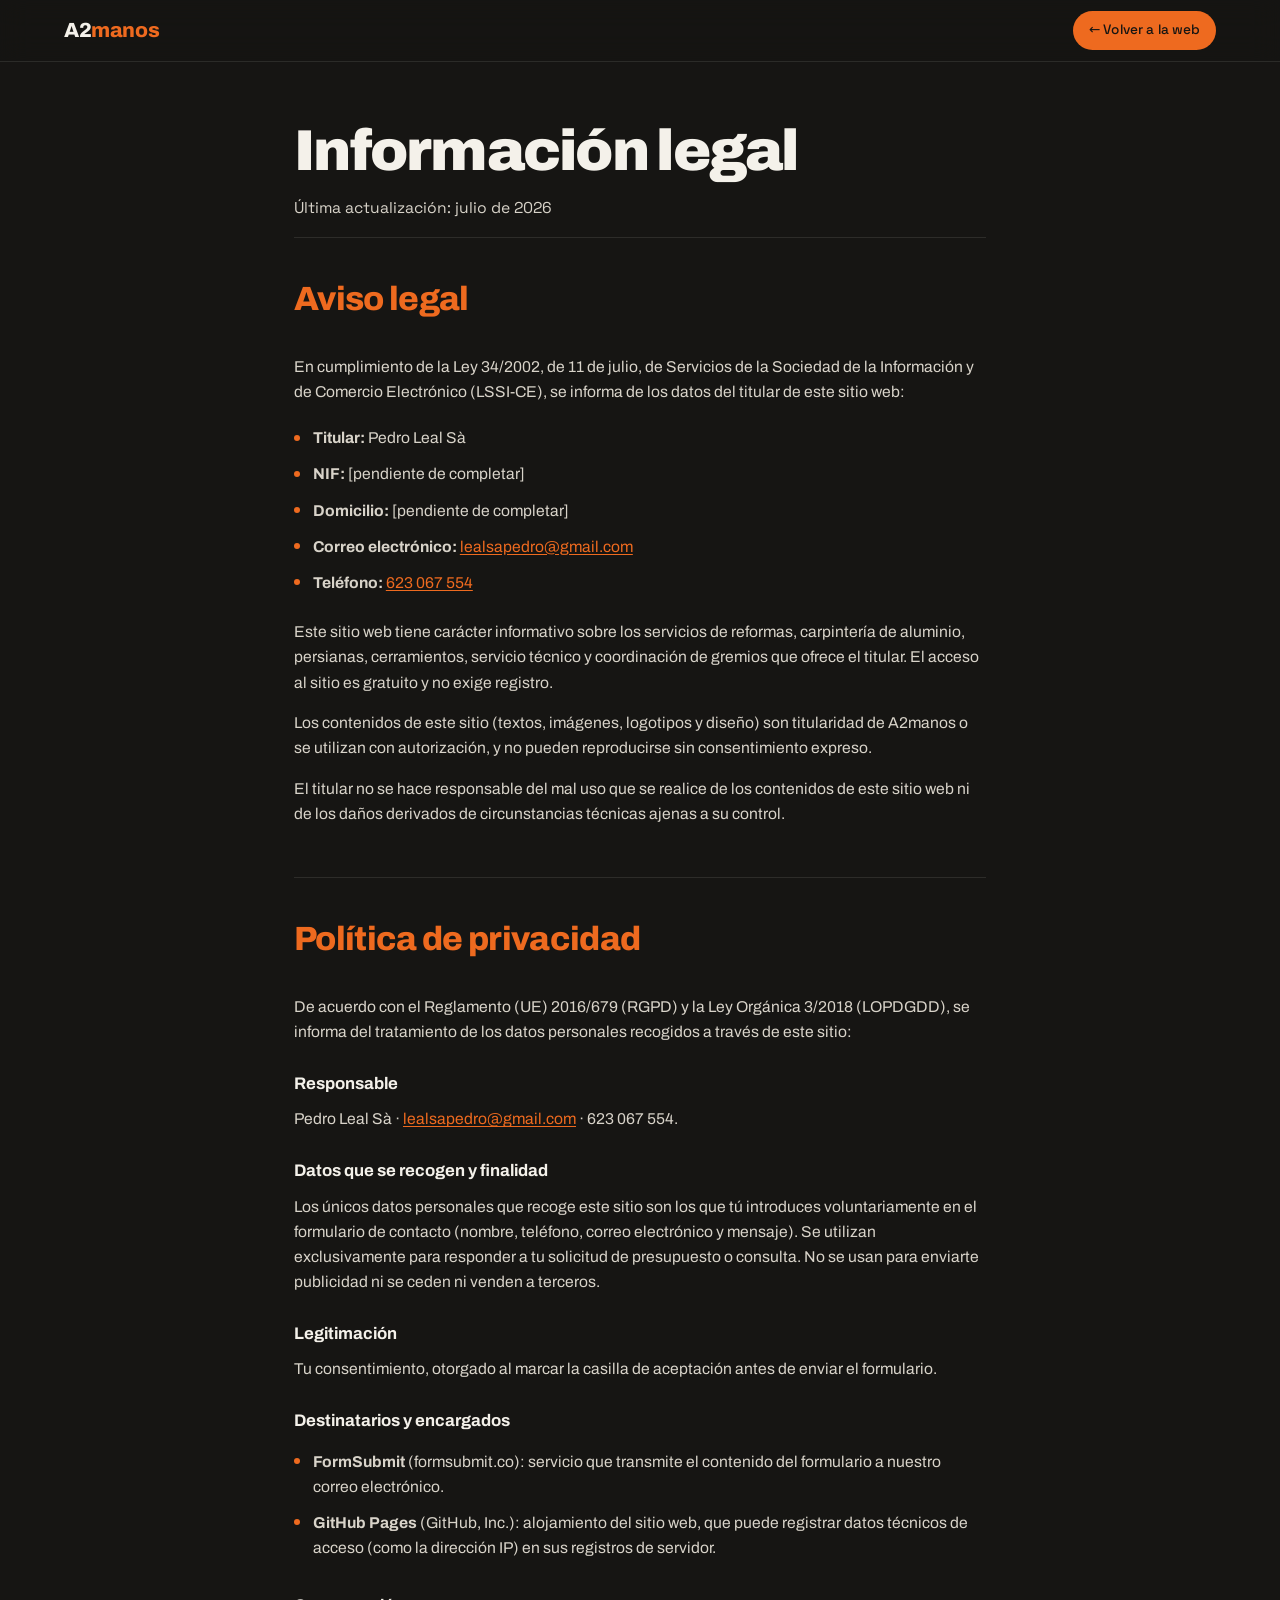
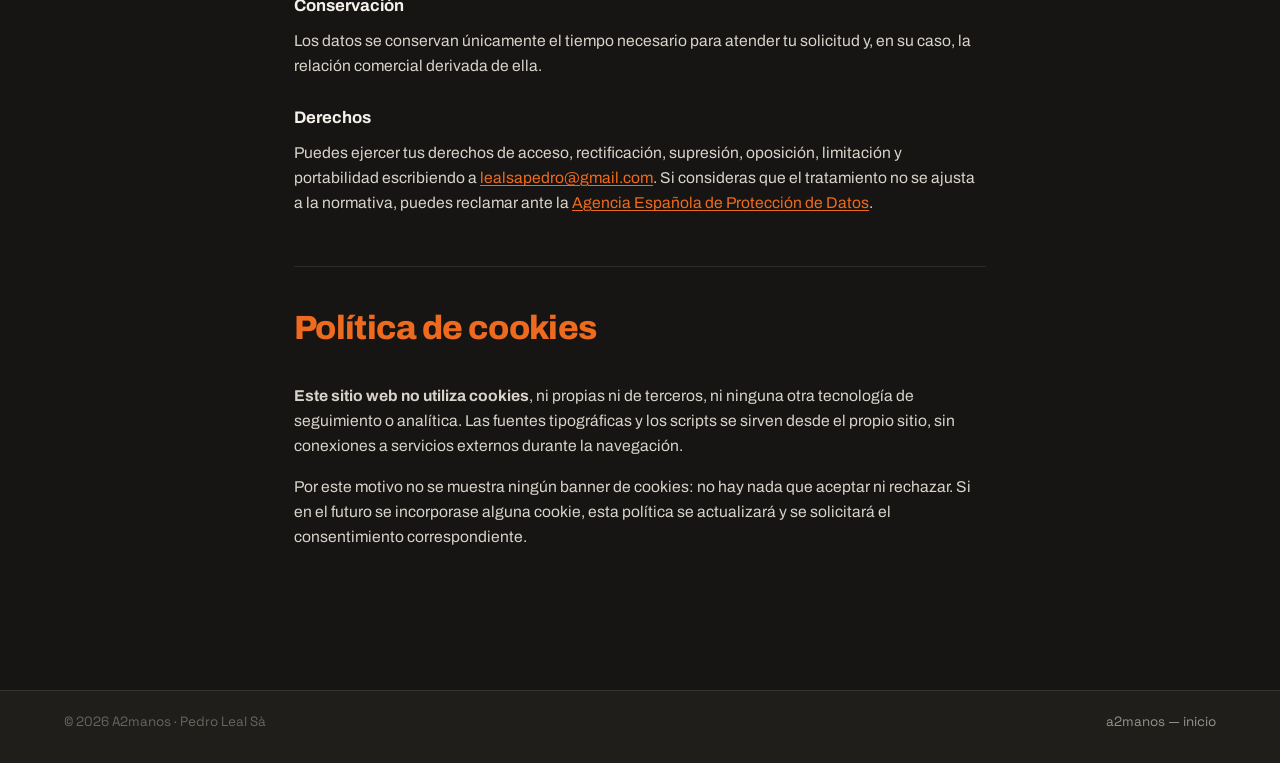
==== legal.html @ 39e92313 "Anade paginas legales y envio real del formulario - legal.html: aviso legal (LSSI), politica de priv" ====
<!doctype html>
<html lang="es">
<head>
<meta charset="utf-8">
<meta name="viewport" content="width=device-width, initial-scale=1">
<title>Aviso legal, privacidad y cookies · A2manos</title>
<meta name="description" content="Aviso legal, política de privacidad y política de cookies de A2manos.">
<meta name="robots" content="noindex, follow">
<meta name="theme-color" content="#181613">
<link rel="icon" href="data:image/svg+xml,%3Csvg xmlns='http://www.w3.org/2000/svg' viewBox='0 0 100 100'%3E%3Crect width='100' height='100' rx='22' fill='%23181613'/%3E%3Ctext x='50' y='70' font-family='Arial,sans-serif' font-size='58' font-weight='900' fill='%23ee6a1f' text-anchor='middle'%3EA2%3C/text%3E%3C/svg%3E">
<link rel="stylesheet" href="fonts.css">
<link rel="stylesheet" href="styles.css">
</head>
<body class="legal-page">

<header class="nav scrolled legal-nav">
  <a href="index.html" class="nav__brand" aria-label="A2manos — inicio">
    <span class="nav__name">A2<em>manos</em></span>
  </a>
  <a class="btn btn--sm" href="index.html"><span>← Volver a la web</span></a>
</header>

<main class="legal">

  <h1>Información legal</h1>
  <p class="legal__updated">Última actualización: julio de 2026</p>

  <section id="aviso">
    <h2>Aviso legal</h2>
    <p>En cumplimiento de la Ley 34/2002, de 11 de julio, de Servicios de la Sociedad de la Información y de Comercio Electrónico (LSSI-CE), se informa de los datos del titular de este sitio web:</p>
    <ul>
      <li><strong>Titular:</strong> Pedro Leal Sà</li>
      <li><strong>NIF:</strong> [pendiente de completar]</li>
      <li><strong>Domicilio:</strong> [pendiente de completar]</li>
      <li><strong>Correo electrónico:</strong> <a href="mailto:lealsapedro@gmail.com">lealsapedro@gmail.com</a></li>
      <li><strong>Teléfono:</strong> <a href="tel:+34623067554">623 067 554</a></li>
    </ul>
    <p>Este sitio web tiene carácter informativo sobre los servicios de reformas, carpintería de aluminio, persianas, cerramientos, servicio técnico y coordinación de gremios que ofrece el titular. El acceso al sitio es gratuito y no exige registro.</p>
    <p>Los contenidos de este sitio (textos, imágenes, logotipos y diseño) son titularidad de A2manos o se utilizan con autorización, y no pueden reproducirse sin consentimiento expreso.</p>
    <p>El titular no se hace responsable del mal uso que se realice de los contenidos de este sitio web ni de los daños derivados de circunstancias técnicas ajenas a su control.</p>
  </section>

  <section id="privacidad">
    <h2>Política de privacidad</h2>
    <p>De acuerdo con el Reglamento (UE) 2016/679 (RGPD) y la Ley Orgánica 3/2018 (LOPDGDD), se informa del tratamiento de los datos personales recogidos a través de este sitio:</p>
    <h3>Responsable</h3>
    <p>Pedro Leal Sà · <a href="mailto:lealsapedro@gmail.com">lealsapedro@gmail.com</a> · 623 067 554.</p>
    <h3>Datos que se recogen y finalidad</h3>
    <p>Los únicos datos personales que recoge este sitio son los que tú introduces voluntariamente en el formulario de contacto (nombre, teléfono, correo electrónico y mensaje). Se utilizan exclusivamente para responder a tu solicitud de presupuesto o consulta. No se usan para enviarte publicidad ni se ceden ni venden a terceros.</p>
    <h3>Legitimación</h3>
    <p>Tu consentimiento, otorgado al marcar la casilla de aceptación antes de enviar el formulario.</p>
    <h3>Destinatarios y encargados</h3>
    <ul>
      <li><strong>FormSubmit</strong> (formsubmit.co): servicio que transmite el contenido del formulario a nuestro correo electrónico.</li>
      <li><strong>GitHub Pages</strong> (GitHub, Inc.): alojamiento del sitio web, que puede registrar datos técnicos de acceso (como la dirección IP) en sus registros de servidor.</li>
    </ul>
    <h3>Conservación</h3>
    <p>Los datos se conservan únicamente el tiempo necesario para atender tu solicitud y, en su caso, la relación comercial derivada de ella.</p>
    <h3>Derechos</h3>
    <p>Puedes ejercer tus derechos de acceso, rectificación, supresión, oposición, limitación y portabilidad escribiendo a <a href="mailto:lealsapedro@gmail.com">lealsapedro@gmail.com</a>. Si consideras que el tratamiento no se ajusta a la normativa, puedes reclamar ante la <a href="https://www.aepd.es" target="_blank" rel="noopener">Agencia Española de Protección de Datos</a>.</p>
  </section>

  <section id="cookies">
    <h2>Política de cookies</h2>
    <p><strong>Este sitio web no utiliza cookies</strong>, ni propias ni de terceros, ni ninguna otra tecnología de seguimiento o analítica. Las fuentes tipográficas y los scripts se sirven desde el propio sitio, sin conexiones a servicios externos durante la navegación.</p>
    <p>Por este motivo no se muestra ningún banner de cookies: no hay nada que aceptar ni rechazar. Si en el futuro se incorporase alguna cookie, esta política se actualizará y se solicitará el consentimiento correspondiente.</p>
  </section>

</main>

<footer class="footer legal-footer">
  <div class="footer__bottom">
    <span>© 2026 A2manos · Pedro Leal Sà</span>
    <a href="index.html">a2manos — inicio</a>
  </div>
</footer>

</body>
</html>
---- fonts.css ----
@font-face{font-family:'Archivo';font-style:normal;font-weight:100 900;font-display:swap;src:url('fonts/archivo.woff2') format('woff2')}
@font-face{font-family:'Space Grotesk';font-style:normal;font-weight:300 700;font-display:swap;src:url('fonts/space-grotesk.woff2') format('woff2')}
---- styles.css ----
/* =========================================================
   A2manos — styles
   Warm industrial charcoal + molten orange. Hecho a dos manos.
   ========================================================= */

:root{
  /* palette — warm, never pure black/white */
  --ink:        #161513;
  --char:       #201e1a;
  --char-2:     #2b2926;   /* matches the source graphic */
  --graphite:   #34312c;
  --line:       rgba(244,241,234,.10);
  --line-strong:rgba(244,241,234,.18);

  --bone:       #f4f1ea;
  --smoke:      #d8d3c9;
  --smoke-dim:  rgba(244,241,234,.56);
  --smoke-faint:rgba(244,241,234,.34);

  --orange:     #ee6a1f;
  --orange-br:  #ff8038;
  --orange-deep:#bf4f17;

  /* type */
  --display: 'Archivo', system-ui, sans-serif;
  --grotesk: 'Space Grotesk', 'Archivo', system-ui, sans-serif;

  /* motion */
  --e-expo: cubic-bezier(.16,1,.3,1);
  --e-quart:cubic-bezier(.25,1,.5,1);
  --e-io:   cubic-bezier(.87,0,.13,1);

  --gut: clamp(20px, 5vw, 96px);   /* page side gutter */
  --maxw: 1320px;
}

/* ---------- reset ---------- */
*{margin:0;padding:0;box-sizing:border-box}
html{-webkit-text-size-adjust:100%}
html.lenis,html.lenis body{height:auto}
.lenis.lenis-smooth{scroll-behavior:auto!important}
body{
  font-family:var(--display);
  background:var(--ink);
  color:var(--bone);
  line-height:1.6;
  -webkit-font-smoothing:antialiased;
  text-rendering:optimizeLegibility;
  overflow-x:hidden;
}
img,svg{display:block;max-width:100%}
a{color:inherit;text-decoration:none}
ul,ol{list-style:none}
button{font-family:inherit;cursor:pointer;border:0;background:none;color:inherit}
input,textarea,select{font-family:inherit}

::selection{background:var(--orange);color:var(--ink)}

:focus-visible{outline:2px solid var(--orange);outline-offset:3px;border-radius:2px}

/* scrollbar */
::-webkit-scrollbar{width:11px}
::-webkit-scrollbar-track{background:var(--ink)}
::-webkit-scrollbar-thumb{background:var(--graphite);border-radius:10px;border:3px solid var(--ink)}
::-webkit-scrollbar-thumb:hover{background:var(--orange-deep)}

/* ---------- shared type ---------- */
.eyebrow{
  font-family:var(--grotesk);
  font-size:clamp(11px,1vw,13px);
  font-weight:500;
  letter-spacing:.22em;
  text-transform:uppercase;
  color:var(--smoke-dim);
  display:inline-flex;align-items:center;gap:.7em;
}
.eyebrow__dot{
  width:7px;height:7px;border-radius:50%;
  background:var(--orange);
  box-shadow:0 0 0 4px rgba(238,106,31,.16);
  flex:none;
}
.accent{color:var(--orange)}

.section-title{
  font-weight:800;
  font-size:clamp(2.1rem,5.4vw,4.5rem);
  line-height:.98;
  letter-spacing:-.025em;
  margin:.4em 0 .5em;
  text-wrap:balance;
}
.section-sub{
  color:var(--smoke-dim);
  font-size:clamp(1rem,1.5vw,1.18rem);
  max-width:46ch;
}

/* ---------- buttons ---------- */
.btn{
  --pad:.85em 1.4em;
  position:relative;
  display:inline-flex;align-items:center;gap:.6em;
  padding:var(--pad);
  font-family:var(--grotesk);
  font-weight:500;font-size:.95rem;letter-spacing:.01em;
  color:var(--ink);
  background:var(--orange);
  border-radius:100px;
  overflow:hidden;
  transition:transform .5s var(--e-expo), color .4s var(--e-expo), box-shadow .5s var(--e-expo);
  will-change:transform;
}
.btn span{position:relative;z-index:1}
.btn .btn__arrow{position:relative;z-index:1;width:1.15em;height:1.15em;stroke:currentColor;stroke-width:2;fill:none;stroke-linecap:round;stroke-linejoin:round;transition:transform .5s var(--e-expo)}
.btn::before{
  content:"";position:absolute;inset:0;z-index:0;
  background:var(--bone);
  transform:translateY(101%);
  transition:transform .55s var(--e-expo);
}
.btn:hover{color:var(--ink);box-shadow:0 14px 40px -12px rgba(238,106,31,.6)}
.btn:hover::before{transform:translateY(0)}
.btn:hover .btn__arrow{transform:translateX(5px)}
.btn--lg{--pad:1.05em 1.8em;font-size:1.02rem}
.btn--sm{--pad:.62em 1.15em;font-size:.85rem}
.btn--block{width:100%;justify-content:center}
.btn--ghost{
  background:transparent;color:var(--bone);
  box-shadow:inset 0 0 0 1.4px var(--line-strong);
}
.btn--ghost::before{background:var(--orange)}
.btn--ghost:hover{color:var(--ink);box-shadow:inset 0 0 0 1.4px var(--orange),0 14px 40px -14px rgba(238,106,31,.5)}

/* =========================================================
   PRELOADER
   ========================================================= */
.preloader{
  position:fixed;inset:0;z-index:1000;
  background:var(--ink);
  display:flex;flex-direction:column;align-items:center;justify-content:center;gap:26px;
  transition:opacity .6s var(--e-expo), visibility .6s;
}
.preloader__mark{
  font-weight:900;font-size:clamp(3rem,9vw,5.5rem);letter-spacing:-.04em;
  color:var(--orange);
  opacity:0;transform:translateY(14px);
  animation:plMark .7s var(--e-expo) .05s forwards;
}
.preloader__bar{width:min(220px,55vw);height:2px;background:var(--line-strong);overflow:hidden;border-radius:2px}
.preloader__bar span{display:block;height:100%;width:100%;background:var(--orange);transform:translateX(-100%);animation:plBar 1.1s var(--e-quart) .15s forwards}
@keyframes plMark{to{opacity:1;transform:none}}
@keyframes plBar{to{transform:translateX(0)}}
body.is-loaded .preloader{opacity:0;visibility:hidden;pointer-events:none}

/* =========================================================
   NAV
   ========================================================= */
.nav{
  position:fixed;top:0;left:0;right:0;z-index:90;
  display:flex;align-items:center;justify-content:space-between;
  gap:24px;
  padding:18px var(--gut);
  transition:padding .5s var(--e-expo), background .5s var(--e-expo), backdrop-filter .5s;
}
.nav.scrolled{
  padding:11px var(--gut);
  background:rgba(22,21,19,.72);
  backdrop-filter:blur(14px) saturate(140%);
  border-bottom:1px solid var(--line);
}
.nav__brand{display:flex;align-items:center;gap:11px}
.nav__logo{width:40px;height:auto}
.nav__logo .hand{stroke:var(--bone);stroke-width:8;fill:none;stroke-linecap:round;stroke-linejoin:round;transition:stroke .4s}
.nav__brand:hover .hand{stroke:var(--orange)}
.nav__name{font-weight:800;font-size:1.28rem;letter-spacing:-.02em}
.nav__name em{font-style:normal;color:var(--orange)}

.nav__links{display:flex;gap:6px}
.nav__links a{
  position:relative;
  font-family:var(--grotesk);font-size:.92rem;font-weight:500;
  padding:8px 14px;border-radius:100px;
  color:var(--smoke);
  overflow:hidden;
}
.nav__links a span{position:relative;z-index:1;transition:color .35s var(--e-expo)}
.nav__links a::before{
  content:"";position:absolute;left:50%;top:50%;width:0;height:0;
  background:var(--orange);border-radius:50%;
  transform:translate(-50%,-50%);
  transition:width .45s var(--e-expo),height .45s var(--e-expo);
}
.nav__links a:hover::before{width:230%;height:600%}
.nav__links a:hover span{color:var(--ink)}

.nav__actions{display:flex;align-items:center;gap:18px}
.nav__phone{
  font-family:var(--grotesk);font-weight:500;font-size:.95rem;
  letter-spacing:.01em;color:var(--bone);
  position:relative;
}
.nav__phone::after{content:"";position:absolute;left:0;bottom:-3px;width:0;height:1.5px;background:var(--orange);transition:width .4s var(--e-expo)}
.nav__phone:hover::after{width:100%}

.nav__burger{display:none;width:42px;height:42px;border-radius:50%;align-items:center;justify-content:center;flex-direction:column;gap:5px;box-shadow:inset 0 0 0 1.4px var(--line-strong)}
.nav__burger span{display:block;width:18px;height:2px;background:var(--bone);border-radius:2px;transition:transform .4s var(--e-expo),opacity .3s}
.nav.menu-open .nav__burger span:nth-child(1){transform:translateY(3.5px) rotate(45deg)}
.nav.menu-open .nav__burger span:nth-child(2){transform:translateY(-3.5px) rotate(-45deg)}

/* mobile menu */
.mobile-menu{
  position:fixed;inset:0;z-index:80;
  background:var(--char);
  padding:120px var(--gut) 40px;
  display:flex;flex-direction:column;gap:6px;
  clip-path:inset(0 0 100% 0);
  transition:clip-path .65s var(--e-expo);
  pointer-events:none;
}
.mobile-menu.open{clip-path:inset(0 0 0 0);pointer-events:auto}
.mobile-menu a{
  display:flex;align-items:baseline;gap:16px;
  font-weight:800;font-size:clamp(2rem,9vw,3rem);letter-spacing:-.03em;
  padding:10px 0;border-bottom:1px solid var(--line);
}
.mobile-menu a i{font-family:var(--grotesk);font-style:normal;font-size:.9rem;color:var(--orange);font-weight:500}
.mobile-menu__foot{margin-top:auto;display:flex;flex-direction:column;gap:8px;font-family:var(--grotesk);color:var(--smoke-dim);padding-top:24px}

/* =========================================================
   HERO
   ========================================================= */
.hero{
  position:relative;
  min-height:100svh;
  display:flex;align-items:center;
  padding:140px var(--gut) 90px;
  overflow:hidden;
  background:
    radial-gradient(120% 90% at 88% 8%, rgba(238,106,31,.16), transparent 46%),
    radial-gradient(90% 80% at 8% 100%, rgba(238,106,31,.07), transparent 50%),
    linear-gradient(180deg,var(--char) 0%, var(--ink) 100%);
}
.hero__grid{
  position:absolute;inset:0;z-index:0;
  background-image:
    linear-gradient(var(--line) 1px,transparent 1px),
    linear-gradient(90deg,var(--line) 1px,transparent 1px);
  background-size:64px 64px;
  -webkit-mask-image:radial-gradient(110% 90% at 70% 10%,#000 0%,transparent 72%);
          mask-image:radial-gradient(110% 90% at 70% 10%,#000 0%,transparent 72%);
  opacity:.6;
}
.hero__glow{
  position:absolute;z-index:0;top:-10%;right:-5%;width:46vw;height:46vw;max-width:680px;max-height:680px;
  background:radial-gradient(circle,rgba(238,106,31,.28),transparent 62%);
  filter:blur(20px);
  animation:floaty 9s ease-in-out infinite alternate;
}
@keyframes floaty{to{transform:translate(-30px,30px) scale(1.08)}}

.hero__inner{
  position:relative;z-index:2;
  width:100%;max-width:var(--maxw);margin:0 auto;
  display:grid;grid-template-columns:1.02fr 1fr;gap:clamp(28px,4vw,64px);align-items:center;
}
.hero__copy{max-width:none}
.hero__title{
  font-weight:900;
  font-size:clamp(2.9rem,7.6vw,6.5rem);
  line-height:.92;
  letter-spacing:-.04em;
  margin:.3em 0;
}
.hero__title .line{display:block;overflow:hidden;padding:.06em 0}
.hero__title .word{display:inline-block;transform:translateY(110%);transition:transform .9s var(--e-expo)}
.hero__title .word.accent{color:var(--orange)}
body.is-loaded .hero__title .word{transform:translateY(0)}
body.is-loaded .hero__title .word[data-stagger]{transition-delay:calc(var(--i,0) * 80ms + 250ms)}

.hero__lead{font-size:clamp(1.05rem,1.7vw,1.3rem);color:var(--smoke);max-width:40ch;margin-bottom:2.2em}
.hero__cta{display:flex;flex-wrap:wrap;gap:14px;margin-bottom:3em}

.hero__meta{display:flex;gap:clamp(20px,4vw,52px)}
.hero__meta li{display:flex;flex-direction:column}
.hero__meta strong{font-weight:800;font-size:clamp(1.7rem,3.4vw,2.6rem);line-height:1;letter-spacing:-.03em;color:var(--bone)}
.hero__meta span{font-family:var(--grotesk);font-size:.8rem;letter-spacing:.04em;color:var(--smoke-dim);margin-top:.5em}

/* hero mark — official emblem image, feathered into the background */
.hero__stage{display:flex;align-items:center;justify-content:center;width:100%}
.hero__mark{position:relative;display:flex;flex-direction:column;align-items:center}
.mark-img{
  width:min(100%,440px);height:auto;
  -webkit-mask-image:radial-gradient(ellipse closest-side,#000 72%,transparent 100%);
          mask-image:radial-gradient(ellipse closest-side,#000 72%,transparent 100%);
  mix-blend-mode:lighten;
}

/* animated hand + tool (atornillando) — subtle slow turn */
.tool-svg{width:100%;height:auto;overflow:visible}
.ht-ln{stroke:var(--bone);stroke-width:7;fill:none;stroke-linecap:round;stroke-linejoin:round}
.ht-fill{fill:var(--ink)}
.ht-plate{stroke:var(--bone);stroke-width:6;fill:none;stroke-linecap:round;stroke-linejoin:round;opacity:.5}
.ht-shaft{stroke:#e7e2d8;stroke-width:7;stroke-linecap:round}
.ht-handle{fill:var(--orange)}
.ht-turn{transform-box:view-box;transform-origin:178px 254px;animation:htturn 3.8s ease-in-out infinite}
@keyframes htturn{0%{transform:rotate(-5deg)}50%{transform:rotate(5deg)}100%{transform:rotate(-5deg)}}
.hands-lockup .lockup__a2{
  font-family:var(--display);font-weight:900;font-size:96px;letter-spacing:-.04em;
  fill:var(--orange);
  opacity:0;transform:translateY(-18px);transform-origin:center;
  transition:opacity .7s var(--e-expo),transform .9s var(--e-expo);
}
.hands-lockup .hand{
  stroke:var(--bone);stroke-width:7;fill:none;stroke-linecap:round;stroke-linejoin:round;
}
body.is-loaded .hands-lockup .lockup__a2{opacity:1;transform:none;transition-delay:.75s}
.hero__mark-tag{
  margin-top:18px;
  font-family:var(--grotesk);font-size:.82rem;letter-spacing:.22em;text-transform:uppercase;
  color:var(--smoke-dim);
}
.hero__mark-tag::before{content:"— "}

/* draw-on for hands when loaded (js sets dash) */
.hands .hand.draw{stroke-dasharray:var(--len);stroke-dashoffset:var(--len);animation:draw 1.5s var(--e-quart) .2s forwards}
@keyframes draw{to{stroke-dashoffset:0}}

.hero__scroll{
  position:absolute;bottom:30px;left:var(--gut);z-index:3;
  display:flex;align-items:center;gap:12px;
  font-family:var(--grotesk);font-size:.75rem;letter-spacing:.2em;text-transform:uppercase;color:var(--smoke-dim);
}
.hero__scroll-line{position:relative;width:60px;height:1px;background:var(--line-strong);overflow:hidden}
.hero__scroll-line::after{content:"";position:absolute;inset:0;width:50%;background:var(--orange);animation:scrollLine 2s var(--e-io) infinite}
@keyframes scrollLine{0%{transform:translateX(-100%)}100%{transform:translateX(220%)}}

/* =========================================================
   MARQUEE
   ========================================================= */
.marquee{
  background:var(--orange);
  color:var(--ink);
  padding:18px 0;
  overflow:hidden;
  display:flex;
  border-top:1px solid var(--orange-deep);border-bottom:1px solid var(--orange-deep);
}
.marquee__track{display:flex;flex:none;gap:0;animation:marquee 28s linear infinite}
.marquee__track span{
  flex:none;white-space:nowrap;padding:0 1.2rem;
  font-weight:800;font-size:clamp(1.1rem,2.2vw,1.7rem);letter-spacing:-.01em;text-transform:uppercase;
}
.marquee__track i{font-style:normal;opacity:.55;padding:0 .2em}
@keyframes marquee{to{transform:translateX(-50%)}}

/* =========================================================
   SECTIONS — generic
   ========================================================= */
.section-head{max-width:var(--maxw);margin:0 auto;padding:clamp(80px,11vw,150px) var(--gut) clamp(30px,5vw,60px)}
.section-head--row{display:flex;flex-wrap:wrap;justify-content:space-between;align-items:flex-end;gap:24px}
.section-head--row .section-sub{padding-bottom:.6em}

/* ---------- SERVICIOS ---------- */
.services{background:var(--ink);padding-bottom:clamp(40px,7vw,90px)}
.svc-list{max-width:var(--maxw);margin:0 auto;padding:0 var(--gut)}
.svc{
  position:relative;
  display:grid;grid-template-columns:auto 1fr auto;align-items:center;
  column-gap:clamp(18px,3vw,48px);
  padding:clamp(26px,3.4vw,46px) clamp(14px,2vw,30px);
  border-top:1px solid var(--line);
  isolation:isolate;
  transition:padding .5s var(--e-expo);
}
.svc:last-child{border-bottom:1px solid var(--line)}
.svc::before{
  content:"";position:absolute;inset:0;z-index:-1;
  background:linear-gradient(90deg,var(--char-2),var(--char));
  transform:scaleY(0);transform-origin:bottom;
  transition:transform .55s var(--e-expo);
}
.svc:hover{padding-left:clamp(24px,3vw,46px)}
.svc:hover::before{transform:scaleY(1)}
.svc__num{font-family:var(--grotesk);font-size:.95rem;font-weight:500;color:var(--orange);align-self:start;padding-top:.4em}
.svc__title{font-weight:800;font-size:clamp(1.6rem,3.6vw,2.9rem);letter-spacing:-.025em;line-height:1.02;transition:transform .5s var(--e-expo)}
.svc:hover .svc__title{transform:translateX(8px)}
.svc__desc{color:var(--smoke-dim);max-width:54ch;margin-top:.7em;font-size:clamp(.97rem,1.3vw,1.08rem)}
.svc__tags{display:flex;flex-wrap:wrap;gap:8px;margin-top:1.1em}
.svc__tags li{
  font-family:var(--grotesk);font-size:.76rem;letter-spacing:.03em;
  padding:.42em .9em;border-radius:100px;
  color:var(--smoke);
  box-shadow:inset 0 0 0 1px var(--line-strong);
}
.svc__icon{width:clamp(46px,5vw,66px);height:auto;stroke:var(--smoke);stroke-width:2.2;fill:none;stroke-linecap:round;stroke-linejoin:round;transition:stroke .5s var(--e-expo),transform .6s var(--e-expo);grid-row:1/2;grid-column:3}
.svc:hover .svc__icon{stroke:var(--orange);transform:rotate(-6deg) scale(1.08)}
.svc__go{display:none}

/* ---------- POR QUÉ ---------- */
.why{background:linear-gradient(180deg,var(--ink),var(--char) 55%,var(--ink))}
.why__inner{
  max-width:var(--maxw);margin:0 auto;
  padding:clamp(80px,11vw,150px) var(--gut) clamp(50px,7vw,100px);
  display:grid;grid-template-columns:1.15fr .85fr;gap:clamp(30px,5vw,80px);align-items:center;
}
.checks{margin-top:2.2em;display:grid;grid-template-columns:1fr 1fr;gap:16px 30px}
.checks li{display:flex;gap:12px;align-items:flex-start;color:var(--smoke);font-size:1.02rem;line-height:1.4}
.check-ic{width:22px;height:22px;flex:none;margin-top:1px}
.check-ic circle{fill:var(--orange)}
.check-ic path{stroke:var(--ink);stroke-width:2.6;fill:none;stroke-linecap:round;stroke-linejoin:round}
.why__art{max-width:320px;justify-self:center;width:100%}
.why__quote{
  margin-top:6px;text-align:center;
  font-family:var(--grotesk);font-size:.92rem;letter-spacing:.06em;color:var(--smoke-dim);
}

/* ---------- PROYECTOS ---------- */
.work{background:var(--ink)}
.work-grid{
  max-width:var(--maxw);margin:0 auto;padding:0 var(--gut) clamp(60px,8vw,110px);
  display:grid;grid-template-columns:repeat(6,1fr);gap:clamp(14px,1.6vw,22px);
}
.tile{position:relative;grid-column:span 3;border-radius:14px;overflow:hidden;background:var(--char-2);aspect-ratio:16/11}
.tile--tall{grid-row:span 2;aspect-ratio:auto}
.tile--wide{grid-column:span 6;aspect-ratio:21/8}
.tile__img{position:absolute;inset:0;transition:transform .9s var(--e-expo)}
.tile:hover .tile__img{transform:scale(1.06)}
/* CSS-art backgrounds (placeholder — swap for photos) */
.tile__img[data-art="bano"]{background:
  radial-gradient(120% 80% at 20% 0%,rgba(238,106,31,.12),transparent 55%),
  repeating-linear-gradient(135deg,#26241f 0 26px,#2c2a24 26px 52px),linear-gradient(160deg,#322f29,#1d1b18)}
.tile__img[data-art="ventana"]{background:
  linear-gradient(180deg,rgba(238,106,31,.16),transparent 60%),
  conic-gradient(from 210deg at 70% 30%,#2e2b25,#3a362f,#23211d),#26241f}
.tile__img[data-art="cocina"]{background:
  radial-gradient(90% 90% at 80% 10%,rgba(238,106,31,.14),transparent 50%),
  repeating-linear-gradient(90deg,#2a2823 0 40px,#302d27 40px 80px),#23211d}
.tile__img[data-art="porche"]{background:
  linear-gradient(90deg,rgba(238,106,31,.1),transparent 40%),
  repeating-linear-gradient(60deg,#262420 0 30px,#2d2a24 30px 60px),linear-gradient(120deg,#34302a,#1f1d19)}
.tile__img::after{
  content:"";position:absolute;inset:0;
  background:linear-gradient(180deg,transparent 30%,rgba(15,14,12,.86) 100%);
}
.tile__info{
  position:absolute;left:0;right:0;bottom:0;z-index:2;
  padding:clamp(16px,2vw,28px);
  display:flex;flex-direction:column;gap:6px;
}
.tile__cat{font-family:var(--grotesk);font-size:.74rem;letter-spacing:.16em;text-transform:uppercase;color:var(--orange)}
.tile__info h3{font-weight:700;font-size:clamp(1.05rem,1.8vw,1.5rem);letter-spacing:-.02em;line-height:1.1}
.tile__tag{
  position:absolute;top:clamp(14px,2vw,22px);right:clamp(14px,2vw,22px);
  font-family:var(--grotesk);font-size:.72rem;letter-spacing:.05em;
  padding:.4em .85em;border-radius:100px;
  background:rgba(22,21,19,.55);backdrop-filter:blur(6px);
  color:var(--smoke);
  transform:translateY(-6px);opacity:0;transition:opacity .5s var(--e-expo),transform .5s var(--e-expo);
}
.tile:hover .tile__tag{opacity:1;transform:none}
.tile::after{content:"";position:absolute;inset:0;z-index:3;border-radius:14px;box-shadow:inset 0 0 0 0 var(--orange);transition:box-shadow .5s var(--e-expo);pointer-events:none}
.tile:hover::after{box-shadow:inset 0 0 0 2px var(--orange)}

/* ---------- PROCESO + STATS ---------- */
.process{background:linear-gradient(180deg,var(--ink),var(--char) 60%,var(--ink));}
.process__head{max-width:var(--maxw);margin:0 auto;padding:clamp(80px,11vw,150px) var(--gut) clamp(30px,5vw,56px)}
.process__head .section-title{max-width:18ch}
.steps{
  max-width:var(--maxw);margin:0 auto;padding:0 var(--gut);
  display:grid;grid-template-columns:repeat(4,1fr);gap:clamp(16px,2vw,30px);
}
.step{position:relative;padding-top:30px;border-top:2px solid var(--line-strong)}
.step::before{content:"";position:absolute;top:-2px;left:0;width:0;height:2px;background:var(--orange);transition:width 1s var(--e-expo) .15s}
.step.in-view::before{width:100%}
.step__n{font-family:var(--grotesk);font-weight:700;font-size:.95rem;color:var(--orange);letter-spacing:.05em}
.step h3{font-weight:700;font-size:clamp(1.15rem,2vw,1.5rem);letter-spacing:-.02em;margin:.5em 0 .5em}
.step p{color:var(--smoke-dim);font-size:.98rem;max-width:30ch}

.stats{
  max-width:var(--maxw);margin:clamp(60px,8vw,110px) auto 0;padding:clamp(40px,5vw,64px) var(--gut);
  display:grid;grid-template-columns:repeat(4,1fr);gap:24px;
  border-top:1px solid var(--line);border-bottom:1px solid var(--line);
}
.stat{display:flex;flex-direction:column;gap:.3em}
.stat strong{font-weight:900;font-size:clamp(2.4rem,5.5vw,4.2rem);line-height:1;letter-spacing:-.04em;color:var(--bone)}
.stat span{font-family:var(--grotesk);font-size:.82rem;letter-spacing:.05em;color:var(--smoke-dim)}

/* ---------- CTA BAND ---------- */
.cta-band{padding:clamp(70px,10vw,140px) var(--gut);background:var(--ink)}
.cta-band__inner{
  max-width:var(--maxw);margin:0 auto;
  position:relative;overflow:hidden;
  background:
    radial-gradient(120% 160% at 90% 0%,rgba(238,106,31,.22),transparent 55%),
    var(--char-2);
  border:1px solid var(--line-strong);
  border-radius:24px;
  padding:clamp(40px,6vw,80px);
  text-align:center;
}
.cta-band__inner h2{font-weight:900;font-size:clamp(2.2rem,6vw,4.5rem);line-height:.98;letter-spacing:-.035em;margin-bottom:.35em;text-wrap:balance}
.cta-band__inner p{color:var(--smoke-dim);font-size:clamp(1rem,1.5vw,1.2rem);margin-bottom:2em;max-width:40ch;margin-left:auto;margin-right:auto}

/* ---------- CONTACTO ---------- */
.contact{
  max-width:var(--maxw);margin:0 auto;
  padding:clamp(60px,8vw,120px) var(--gut) clamp(80px,10vw,140px);
  display:grid;grid-template-columns:1fr 1fr;gap:clamp(34px,5vw,90px);align-items:start;
}
.contact__list{margin:2.4em 0;display:flex;flex-direction:column}
.contact__list li{
  display:flex;justify-content:space-between;align-items:baseline;gap:20px;flex-wrap:wrap;
  padding:1.1em 0;border-top:1px solid var(--line);
}
.contact__list li:last-child{border-bottom:1px solid var(--line)}
.contact__label{font-family:var(--grotesk);font-size:.8rem;letter-spacing:.16em;text-transform:uppercase;color:var(--smoke-dim)}
.contact__list a{font-weight:700;font-size:clamp(1.2rem,2.4vw,1.7rem);letter-spacing:-.02em;position:relative;transition:color .35s}
.contact__list a:hover{color:var(--orange)}

/* business card recreation */
.card{
  position:relative;
  background:var(--char-2);
  border:1px solid var(--line-strong);
  border-radius:16px;
  padding:clamp(26px,3vw,38px);
  display:flex;flex-direction:column;gap:.35em;
  aspect-ratio:1.75/1;justify-content:center;
  overflow:hidden;
}
.card::after{content:"";position:absolute;top:-40%;right:-20%;width:60%;height:160%;background:radial-gradient(circle,rgba(238,106,31,.18),transparent 60%);filter:blur(10px)}
.card__brand{font-weight:800;font-size:1.1rem;letter-spacing:-.02em;margin-bottom:.6em;position:relative}
.card__brand em{font-style:normal;color:var(--orange)}
.card__name{font-weight:900;font-size:clamp(1.6rem,3.4vw,2.4rem);letter-spacing:-.03em;color:var(--orange);line-height:1;position:relative}
.card__line{color:var(--smoke);font-family:var(--grotesk);font-size:.98rem;position:relative}

/* ---------- FORM ---------- */
.form{background:var(--char);border:1px solid var(--line);border-radius:20px;padding:clamp(24px,3vw,40px);display:flex;flex-direction:column;gap:18px}
.field{position:relative}
.field-row{display:grid;grid-template-columns:1fr 1fr;gap:18px}
.field input,.field textarea,.field select{
  width:100%;
  background:var(--ink);
  color:var(--bone);
  border:1px solid var(--line-strong);
  border-radius:12px;
  padding:1.5em 1.1em .7em;
  font-size:1rem;
  transition:border-color .35s var(--e-expo),box-shadow .35s var(--e-expo);
}
.field textarea{resize:vertical;min-height:120px;padding-top:1.7em}
.field select{padding:1.1em 1.1em;color:var(--smoke);appearance:none;
  background-image:url("data:image/svg+xml,%3Csvg xmlns='http://www.w3.org/2000/svg' width='14' height='14' viewBox='0 0 24 24' fill='none' stroke='%23ee6a1f' stroke-width='2.5' stroke-linecap='round' stroke-linejoin='round'%3E%3Cpath d='M6 9l6 6 6-6'/%3E%3C/svg%3E");
  background-repeat:no-repeat;background-position:right 1.1em center;
}
.field input:focus,.field textarea:focus,.field select:focus{
  outline:none;border-color:var(--orange);box-shadow:0 0 0 3px rgba(238,106,31,.16)
}
.field label{
  position:absolute;left:1.15em;top:1.05em;
  font-family:var(--grotesk);color:var(--smoke-dim);font-size:1rem;
  pointer-events:none;transform-origin:left;
  transition:transform .3s var(--e-expo),color .3s;
}
.field label i{font-style:normal;opacity:.6;font-size:.85em}
.field input:focus+label,.field input:not(:placeholder-shown)+label,
.field textarea:focus+label,.field textarea:not(:placeholder-shown)+label{
  transform:translateY(-.75em) scale(.72);color:var(--orange)
}
.label--static{position:static;display:block;margin-bottom:.5em;transform:none;font-size:.8rem;letter-spacing:.12em;text-transform:uppercase}
.field select+.label--static{display:none}
/* honeypot: fuera de vista, los bots lo rellenan */
.hp{position:absolute;left:-9999px;width:1px;height:1px;opacity:0;pointer-events:none}

/* consentimiento RGPD (anula el label flotante genérico de .field) */
.field--consent .consent{position:static;pointer-events:auto;transform:none;transition:none}
.consent{display:flex;gap:10px;align-items:flex-start;cursor:pointer;font-family:var(--grotesk);font-size:.88rem;color:var(--smoke-dim);line-height:1.45}
.consent input{width:17px;height:17px;flex:none;margin-top:2px;accent-color:var(--orange);cursor:pointer}
.consent a{color:var(--orange);text-decoration:underline;text-underline-offset:2px}
.field--consent.invalid .consent{color:#ff6b5e}

.form__note{font-family:var(--grotesk);font-size:.9rem;color:var(--smoke-dim);min-height:1.2em;text-align:center}
.form__note.ok{color:var(--orange)}
.form__note.err{color:#ff6b5e}
.field.invalid input,.field.invalid textarea,.field.invalid select{border-color:#ff6b5e}

/* =========================================================
   FOOTER
   ========================================================= */
.footer{background:var(--char);border-top:1px solid var(--line);padding:clamp(50px,7vw,90px) var(--gut) 30px}
.footer__top{max-width:var(--maxw);margin:0 auto;display:grid;grid-template-columns:1.4fr 1fr 1fr;gap:36px;padding-bottom:clamp(40px,5vw,64px);border-bottom:1px solid var(--line)}
.footer__logo{font-weight:800;font-size:1.8rem;letter-spacing:-.02em}
.footer__logo em{font-style:normal;color:var(--orange)}
.footer__brand p{color:var(--smoke-dim);margin-top:1em;font-size:.98rem}
.footer__nav,.footer__contact{display:flex;flex-direction:column;gap:12px;font-family:var(--grotesk)}
.footer__nav a,.footer__contact a{color:var(--smoke);width:fit-content;position:relative;transition:color .3s}
.footer__nav a:hover,.footer__contact a:hover{color:var(--orange)}
.footer__bottom{max-width:var(--maxw);margin:0 auto;padding-top:24px;display:flex;justify-content:space-between;flex-wrap:wrap;gap:10px;font-family:var(--grotesk);font-size:.84rem;color:var(--smoke-faint)}

.footer__legal{display:flex;gap:18px}
.footer__legal a{color:var(--smoke-faint);transition:color .3s}
.footer__legal a:hover{color:var(--orange)}

/* =========================================================
   LEGAL page
   ========================================================= */
.legal-page{background:var(--ink)}
.legal-nav{position:sticky;justify-content:space-between}
.legal{max-width:820px;margin:0 auto;padding:60px var(--gut) 90px}
.legal h1{font-weight:900;font-size:clamp(2.2rem,6vw,3.6rem);letter-spacing:-.03em;line-height:1;margin-bottom:.3em}
.legal__updated{font-family:var(--grotesk);font-size:.85rem;color:var(--smoke-faint);margin-bottom:2.5em}
.legal section{padding:2.2em 0;border-top:1px solid var(--line)}
.legal h2{font-weight:800;font-size:clamp(1.5rem,3vw,2.1rem);letter-spacing:-.02em;color:var(--orange);margin-bottom:.8em}
.legal h3{font-weight:700;font-size:1.05rem;margin:1.6em 0 .5em;color:var(--bone)}
.legal p{color:var(--smoke);margin-bottom:1em;font-size:.98rem}
.legal ul{margin:0 0 1.2em;padding-left:0}
.legal li{color:var(--smoke);padding:.35em 0 .35em 1.2em;position:relative;font-size:.98rem}
.legal li::before{content:"";position:absolute;left:0;top:.95em;width:6px;height:6px;border-radius:50%;background:var(--orange)}
.legal a{color:var(--orange);text-decoration:underline;text-underline-offset:2px}
.legal-footer{padding-top:20px}
.legal-footer .footer__bottom{padding-top:0}
.legal-footer a{color:var(--smoke-dim)}
.legal-footer a:hover{color:var(--orange)}

/* =========================================================
   REVEAL animations
   ========================================================= */
[data-reveal]{opacity:0;transform:translateY(34px);transition:opacity .9s var(--e-expo),transform .9s var(--e-expo)}
[data-reveal].in-view{opacity:1;transform:none}
[data-reveal][data-delay="1"]{transition-delay:.1s}
[data-reveal][data-delay="2"]{transition-delay:.2s}
[data-reveal][data-delay="3"]{transition-delay:.3s}

/* =========================================================
   RESPONSIVE
   ========================================================= */
@media (max-width:1000px){
  .hero__inner{grid-template-columns:1fr;gap:24px}
  .hero__stage{order:-1;justify-content:flex-start}
  .mark-img{width:min(62vw,320px)}
  .hero__copy{max-width:none}
  .why__inner{grid-template-columns:1fr}
  .why__art{justify-self:flex-start;max-width:280px}
  .contact{grid-template-columns:1fr}
  .footer__top{grid-template-columns:1fr 1fr}
  .footer__brand{grid-column:1/-1}
}
@media (max-width:820px){
  .nav__links,.nav__phone{display:none}
  .nav__burger{display:flex}
  .nav__actions .btn{display:none}
  .steps{grid-template-columns:repeat(2,1fr);gap:30px 24px}
  .stats{grid-template-columns:repeat(2,1fr);gap:34px 24px}
  .work-grid{grid-template-columns:repeat(2,1fr)}
  .tile,.tile--tall,.tile--wide{grid-column:span 1;grid-row:auto;aspect-ratio:16/11}
  .tile--wide{grid-column:span 2;aspect-ratio:21/9}
}
@media (max-width:560px){
  .svc{grid-template-columns:auto 1fr;row-gap:14px}
  .svc__icon{grid-row:1;grid-column:2;justify-self:end;width:44px}
  .svc__body{grid-column:1/-1}
  .field-row{grid-template-columns:1fr}
  .checks{grid-template-columns:1fr}
  .hero__meta{flex-wrap:wrap;gap:22px}
  .work-grid{grid-template-columns:1fr}
  .tile--wide{grid-column:span 1;aspect-ratio:16/10}
  .footer__top{grid-template-columns:1fr}
  .footer__bottom{justify-content:flex-start}
}

/* =========================================================
   REDUCED MOTION
   ========================================================= */
@media (prefers-reduced-motion:reduce){
  *,*::before,*::after{animation-duration:.001ms!important;animation-iteration-count:1!important;transition-duration:.001ms!important;scroll-behavior:auto!important}
  [data-reveal],.hero__title .word{opacity:1!important;transform:none!important}
  .marquee__track{animation:none;transform:none}
}
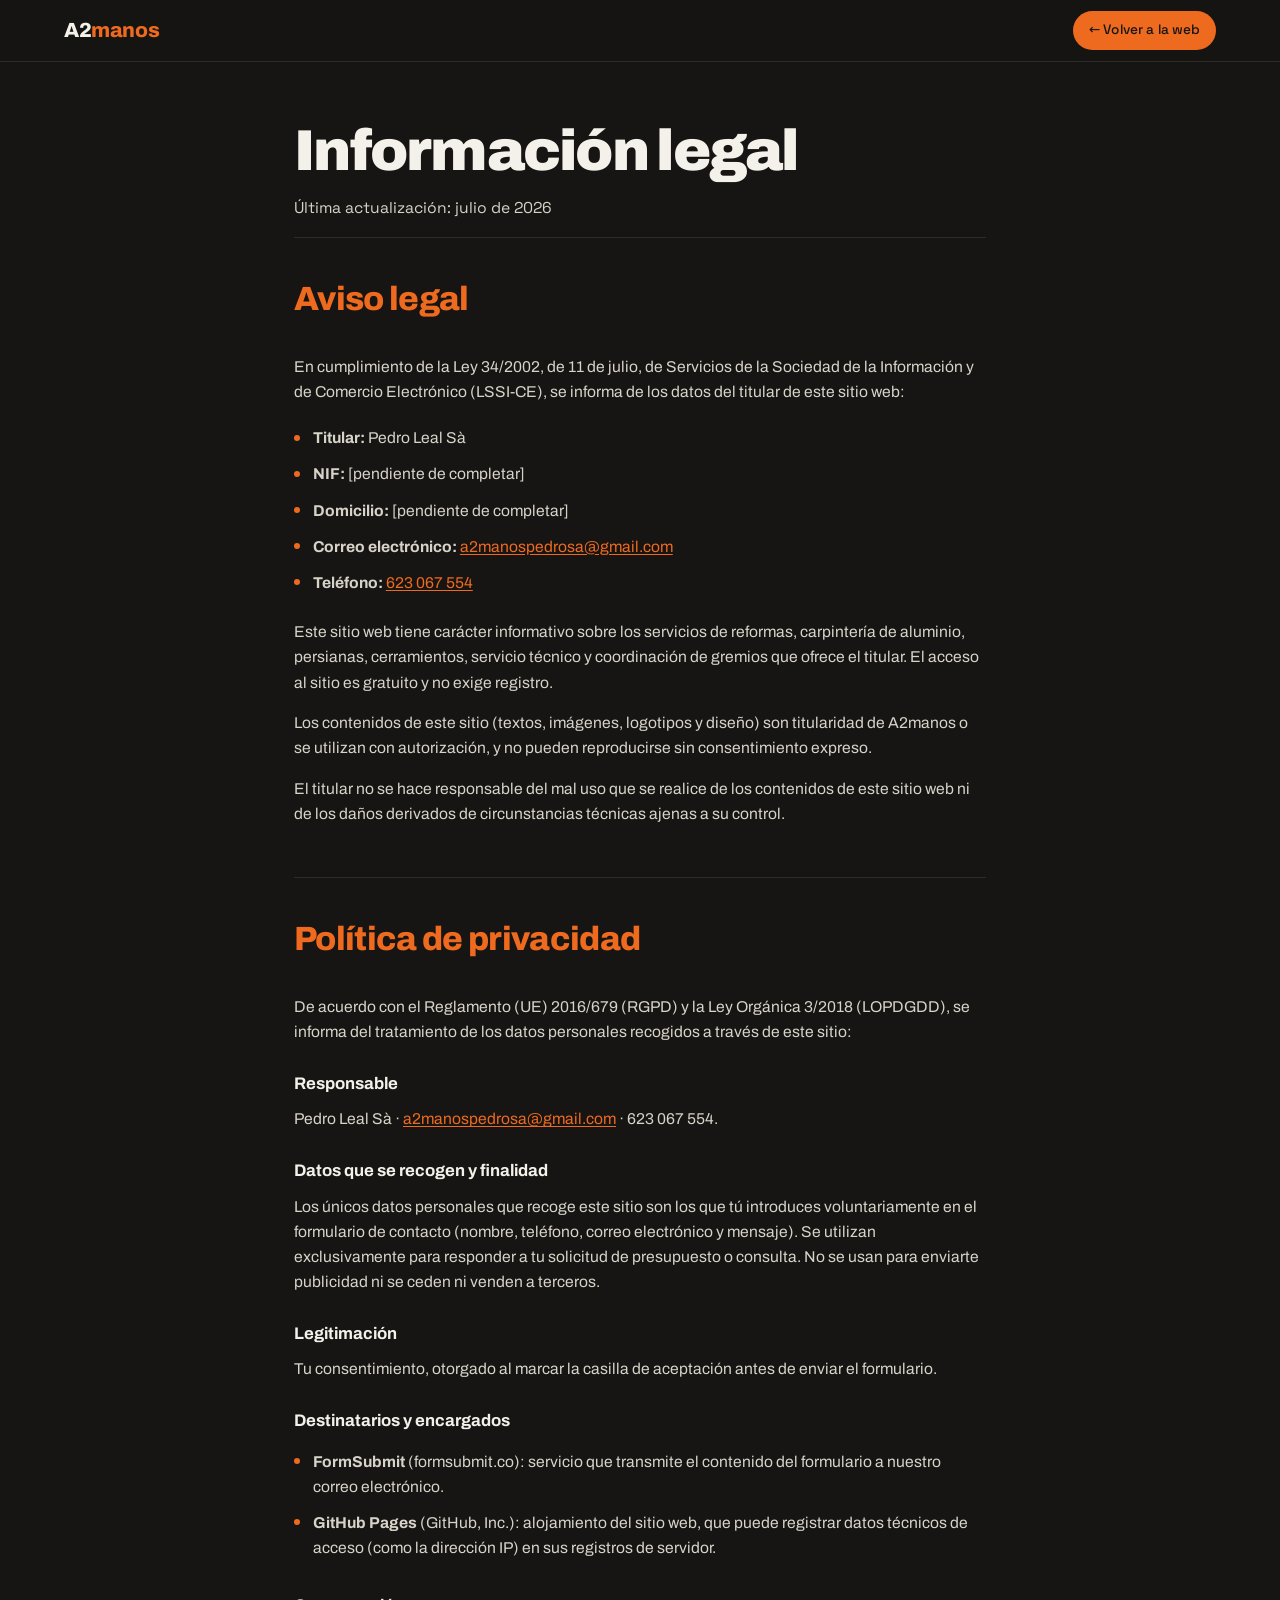
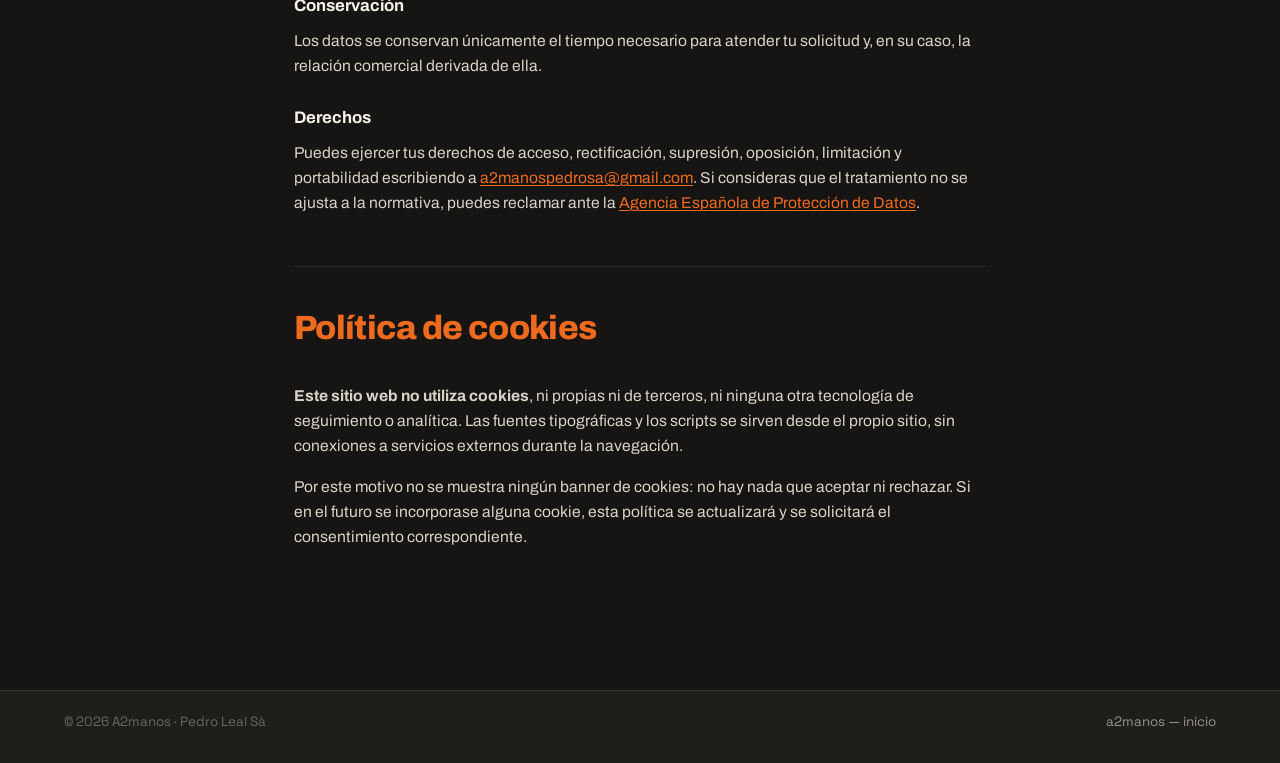
==== commit 9cb42e06: "Cambia el email de contacto a a2manospedrosa@gmail.com Sustituye lealsapedro@gmail.com en la web, la" ====
--- a/legal.html
+++ b/legal.html
@@ -32,7 +32,7 @@
       <li><strong>Titular:</strong> Pedro Leal Sà</li>
       <li><strong>NIF:</strong> [pendiente de completar]</li>
       <li><strong>Domicilio:</strong> [pendiente de completar]</li>
-      <li><strong>Correo electrónico:</strong> <a href="mailto:lealsapedro@gmail.com">lealsapedro@gmail.com</a></li>
+      <li><strong>Correo electrónico:</strong> <a href="mailto:a2manospedrosa@gmail.com">a2manospedrosa@gmail.com</a></li>
       <li><strong>Teléfono:</strong> <a href="tel:+34623067554">623 067 554</a></li>
     </ul>
     <p>Este sitio web tiene carácter informativo sobre los servicios de reformas, carpintería de aluminio, persianas, cerramientos, servicio técnico y coordinación de gremios que ofrece el titular. El acceso al sitio es gratuito y no exige registro.</p>
@@ -44,7 +44,7 @@
     <h2>Política de privacidad</h2>
     <p>De acuerdo con el Reglamento (UE) 2016/679 (RGPD) y la Ley Orgánica 3/2018 (LOPDGDD), se informa del tratamiento de los datos personales recogidos a través de este sitio:</p>
     <h3>Responsable</h3>
-    <p>Pedro Leal Sà · <a href="mailto:lealsapedro@gmail.com">lealsapedro@gmail.com</a> · 623 067 554.</p>
+    <p>Pedro Leal Sà · <a href="mailto:a2manospedrosa@gmail.com">a2manospedrosa@gmail.com</a> · 623 067 554.</p>
     <h3>Datos que se recogen y finalidad</h3>
     <p>Los únicos datos personales que recoge este sitio son los que tú introduces voluntariamente en el formulario de contacto (nombre, teléfono, correo electrónico y mensaje). Se utilizan exclusivamente para responder a tu solicitud de presupuesto o consulta. No se usan para enviarte publicidad ni se ceden ni venden a terceros.</p>
     <h3>Legitimación</h3>
@@ -57,7 +57,7 @@
     <h3>Conservación</h3>
     <p>Los datos se conservan únicamente el tiempo necesario para atender tu solicitud y, en su caso, la relación comercial derivada de ella.</p>
     <h3>Derechos</h3>
-    <p>Puedes ejercer tus derechos de acceso, rectificación, supresión, oposición, limitación y portabilidad escribiendo a <a href="mailto:lealsapedro@gmail.com">lealsapedro@gmail.com</a>. Si consideras que el tratamiento no se ajusta a la normativa, puedes reclamar ante la <a href="https://www.aepd.es" target="_blank" rel="noopener">Agencia Española de Protección de Datos</a>.</p>
+    <p>Puedes ejercer tus derechos de acceso, rectificación, supresión, oposición, limitación y portabilidad escribiendo a <a href="mailto:a2manospedrosa@gmail.com">a2manospedrosa@gmail.com</a>. Si consideras que el tratamiento no se ajusta a la normativa, puedes reclamar ante la <a href="https://www.aepd.es" target="_blank" rel="noopener">Agencia Española de Protección de Datos</a>.</p>
   </section>
 
   <section id="cookies">
--- a/styles.css
+++ b/styles.css
@@ -289,12 +289,7 @@
 /* hero mark — official emblem image, feathered into the background */
 .hero__stage{display:flex;align-items:center;justify-content:center;width:100%}
 .hero__mark{position:relative;display:flex;flex-direction:column;align-items:center}
-.mark-img{
-  width:min(100%,440px);height:auto;
-  -webkit-mask-image:radial-gradient(ellipse closest-side,#000 72%,transparent 100%);
-          mask-image:radial-gradient(ellipse closest-side,#000 72%,transparent 100%);
-  mix-blend-mode:lighten;
-}
+.mark-img{width:min(100%,540px);height:auto}
 
 /* animated hand + tool (atornillando) — subtle slow turn */
 .tool-svg{width:100%;height:auto;overflow:visible}
@@ -424,21 +419,26 @@
 .tile{position:relative;grid-column:span 3;border-radius:14px;overflow:hidden;background:var(--char-2);aspect-ratio:16/11}
 .tile--tall{grid-row:span 2;aspect-ratio:auto}
 .tile--wide{grid-column:span 6;aspect-ratio:21/8}
-.tile__img{position:absolute;inset:0;transition:transform .9s var(--e-expo)}
+.tile__img{position:absolute;inset:0;transition:transform .9s var(--e-expo);display:flex;align-items:center;justify-content:center}
 .tile:hover .tile__img{transform:scale(1.06)}
-/* CSS-art backgrounds (placeholder — swap for photos) */
+/* ilustraciones provisionales (line-art) hasta tener fotos reales */
+.tile__img svg{width:86%;height:80%;}
+.ti-ln{stroke:#c9c4ba;stroke-width:3;fill:none;stroke-linecap:round;stroke-linejoin:round;opacity:.85}
+.ti-ac{stroke:var(--orange);stroke-width:3;fill:none;stroke-linecap:round;stroke-linejoin:round}
+.ti-acf{fill:var(--orange)}
+.ti-soft{stroke:#c9c4ba;stroke-width:2;opacity:.28;fill:none}
 .tile__img[data-art="bano"]{background:
   radial-gradient(120% 80% at 20% 0%,rgba(238,106,31,.12),transparent 55%),
-  repeating-linear-gradient(135deg,#26241f 0 26px,#2c2a24 26px 52px),linear-gradient(160deg,#322f29,#1d1b18)}
+  linear-gradient(160deg,#2e2b26,#1d1b18)}
 .tile__img[data-art="ventana"]{background:
-  linear-gradient(180deg,rgba(238,106,31,.16),transparent 60%),
-  conic-gradient(from 210deg at 70% 30%,#2e2b25,#3a362f,#23211d),#26241f}
+  linear-gradient(180deg,rgba(238,106,31,.13),transparent 60%),
+  linear-gradient(200deg,#2c2a25,#211f1b)}
 .tile__img[data-art="cocina"]{background:
   radial-gradient(90% 90% at 80% 10%,rgba(238,106,31,.14),transparent 50%),
-  repeating-linear-gradient(90deg,#2a2823 0 40px,#302d27 40px 80px),#23211d}
+  linear-gradient(160deg,#2b2924,#1e1c19)}
 .tile__img[data-art="porche"]{background:
   linear-gradient(90deg,rgba(238,106,31,.1),transparent 40%),
-  repeating-linear-gradient(60deg,#262420 0 30px,#2d2a24 30px 60px),linear-gradient(120deg,#34302a,#1f1d19)}
+  linear-gradient(120deg,#302d28,#1e1c19)}
 .tile__img::after{
   content:"";position:absolute;inset:0;
   background:linear-gradient(180deg,transparent 30%,rgba(15,14,12,.86) 100%);
